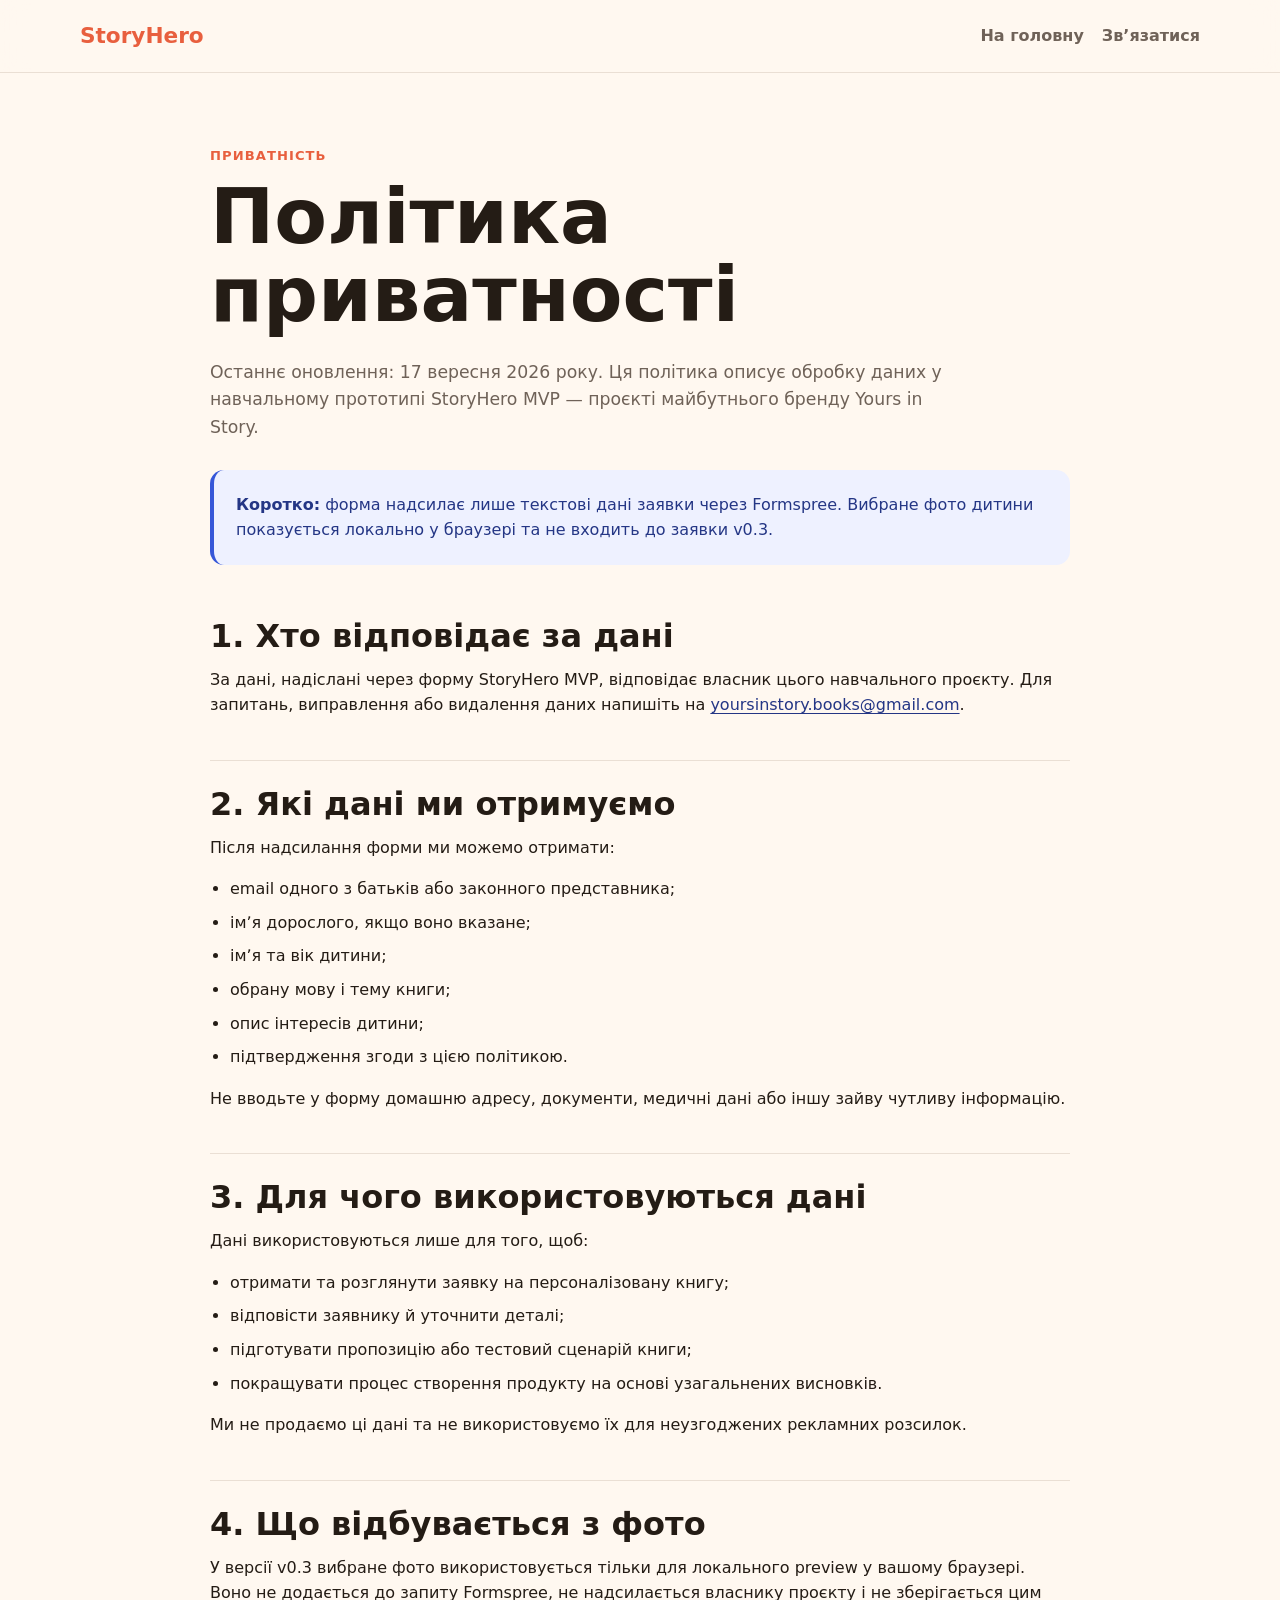
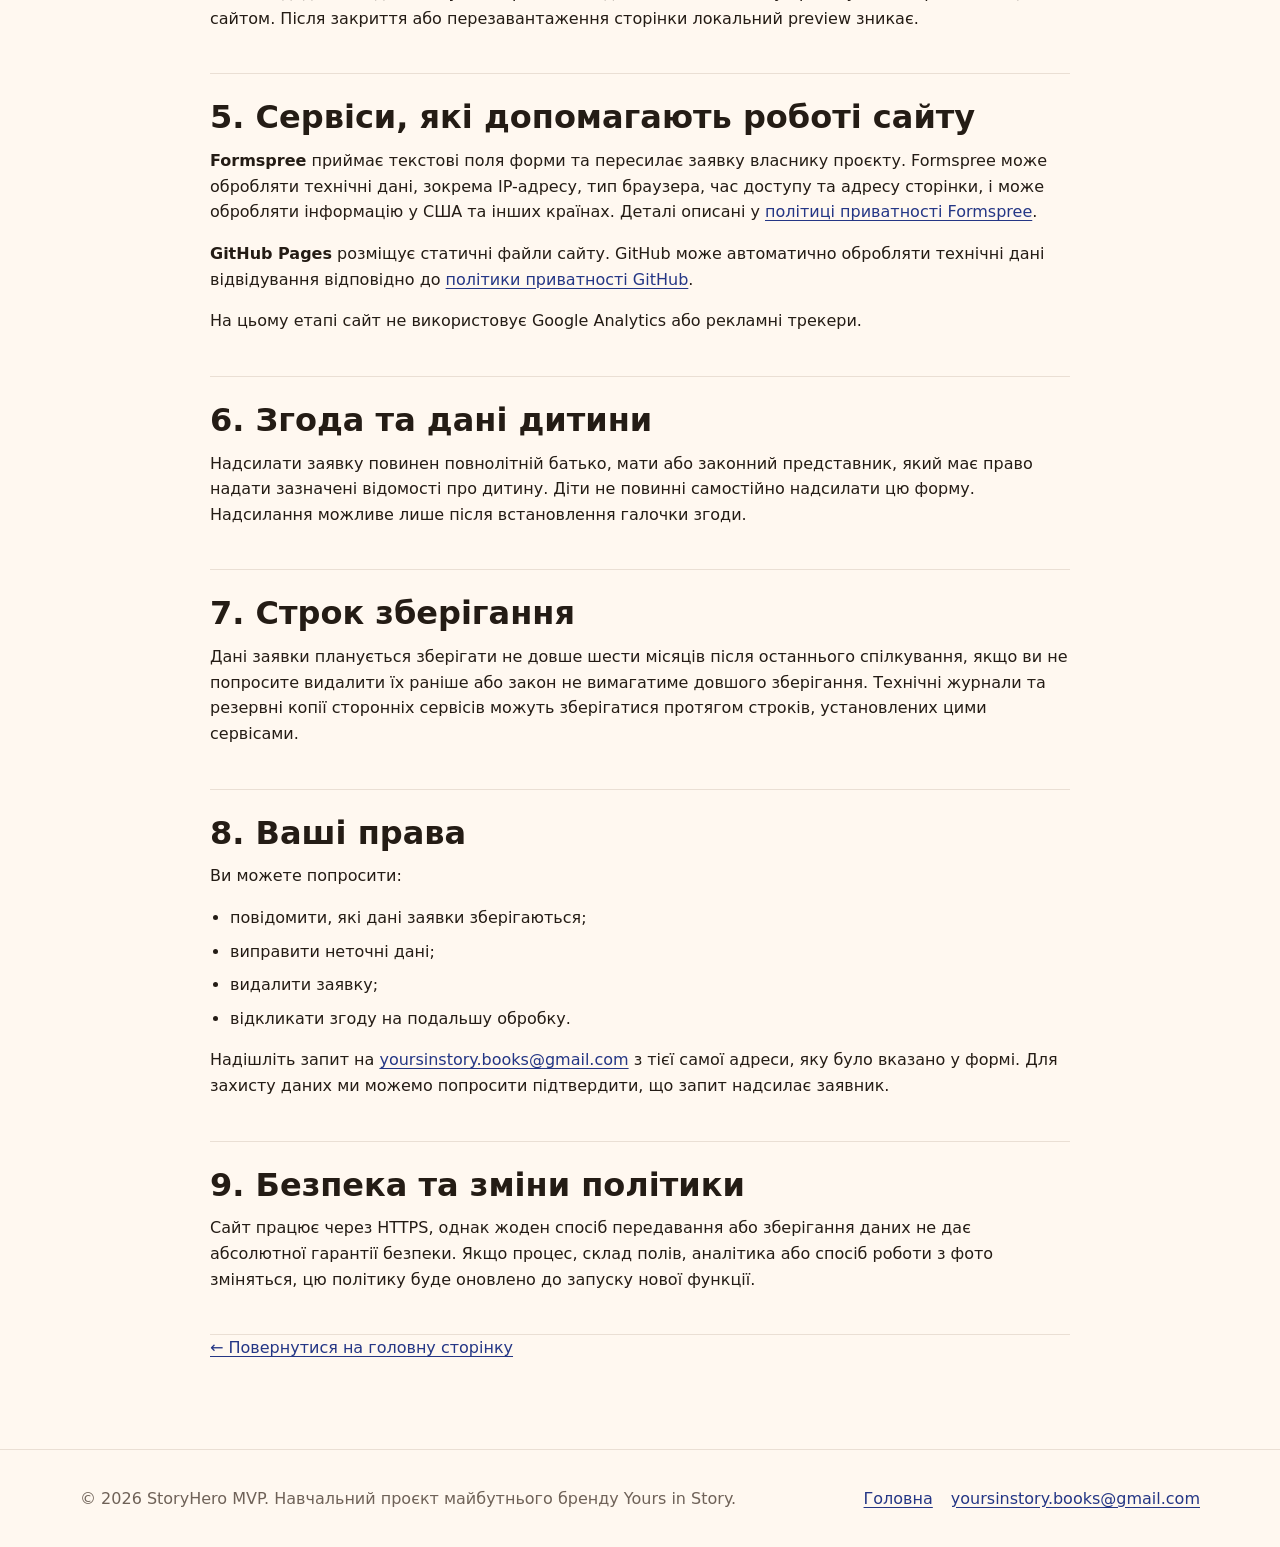
==== privacy.html @ 666344b5 "Publish privacy policy and record brand direction" ====
<!DOCTYPE html>
<html lang="uk">
<head>
  <meta charset="UTF-8" />
  <meta name="viewport" content="width=device-width, initial-scale=1.0" />
  <meta name="description" content="Політика приватності StoryHero MVP: які дані надсилаються, як використовується Formspree, що відбувається з фото та як попросити видалити дані." />
  <title>Політика приватності — StoryHero MVP</title>
  <link rel="stylesheet" href="css/style.css" />
</head>
<body>
  <header class="site-header">
    <nav class="nav container" aria-label="Навігація сторінки приватності">
      <a class="logo" href="./">StoryHero</a>
      <div class="nav-links">
        <a href="./">На головну</a>
        <a href="mailto:yoursinstory.books@gmail.com">Звʼязатися</a>
      </div>
    </nav>
  </header>

  <main class="legal-page">
    <div class="container legal-content">
      <p class="eyebrow">Приватність</p>
      <h1>Політика приватності</h1>
      <p class="legal-intro">
        Останнє оновлення: 17 вересня 2026 року. Ця політика описує обробку даних
        у навчальному прототипі StoryHero MVP — проєкті майбутнього бренду Yours in Story.
      </p>

      <div class="legal-summary">
        <strong>Коротко:</strong> форма надсилає лише текстові дані заявки через Formspree.
        Вибране фото дитини показується локально у браузері та не входить до заявки v0.3.
      </div>

      <section>
        <h2>1. Хто відповідає за дані</h2>
        <p>
          За дані, надіслані через форму StoryHero MVP, відповідає власник цього навчального
          проєкту. Для запитань, виправлення або видалення даних напишіть на
          <a href="mailto:yoursinstory.books@gmail.com">yoursinstory.books@gmail.com</a>.
        </p>
      </section>

      <section>
        <h2>2. Які дані ми отримуємо</h2>
        <p>Після надсилання форми ми можемо отримати:</p>
        <ul>
          <li>email одного з батьків або законного представника;</li>
          <li>імʼя дорослого, якщо воно вказане;</li>
          <li>імʼя та вік дитини;</li>
          <li>обрану мову і тему книги;</li>
          <li>опис інтересів дитини;</li>
          <li>підтвердження згоди з цією політикою.</li>
        </ul>
        <p>Не вводьте у форму домашню адресу, документи, медичні дані або іншу зайву чутливу інформацію.</p>
      </section>

      <section>
        <h2>3. Для чого використовуються дані</h2>
        <p>Дані використовуються лише для того, щоб:</p>
        <ul>
          <li>отримати та розглянути заявку на персоналізовану книгу;</li>
          <li>відповісти заявнику й уточнити деталі;</li>
          <li>підготувати пропозицію або тестовий сценарій книги;</li>
          <li>покращувати процес створення продукту на основі узагальнених висновків.</li>
        </ul>
        <p>Ми не продаємо ці дані та не використовуємо їх для неузгоджених рекламних розсилок.</p>
      </section>

      <section>
        <h2>4. Що відбувається з фото</h2>
        <p>
          У версії v0.3 вибране фото використовується тільки для локального preview у вашому
          браузері. Воно не додається до запиту Formspree, не надсилається власнику проєкту
          і не зберігається цим сайтом. Після закриття або перезавантаження сторінки локальний
          preview зникає.
        </p>
      </section>

      <section>
        <h2>5. Сервіси, які допомагають роботі сайту</h2>
        <p>
          <strong>Formspree</strong> приймає текстові поля форми та пересилає заявку власнику
          проєкту. Formspree може обробляти технічні дані, зокрема IP-адресу, тип браузера,
          час доступу та адресу сторінки, і може обробляти інформацію у США та інших країнах.
          Деталі описані у
          <a href="https://formspree.io/legal/privacy-policy/" target="_blank" rel="noopener">політиці приватності Formspree</a>.
        </p>
        <p>
          <strong>GitHub Pages</strong> розміщує статичні файли сайту. GitHub може автоматично
          обробляти технічні дані відвідування відповідно до
          <a href="https://docs.github.com/en/site-policy/privacy-policies/github-general-privacy-statement" target="_blank" rel="noopener">політики приватності GitHub</a>.
        </p>
        <p>На цьому етапі сайт не використовує Google Analytics або рекламні трекери.</p>
      </section>

      <section>
        <h2>6. Згода та дані дитини</h2>
        <p>
          Надсилати заявку повинен повнолітній батько, мати або законний представник, який має
          право надати зазначені відомості про дитину. Діти не повинні самостійно надсилати цю форму.
          Надсилання можливе лише після встановлення галочки згоди.
        </p>
      </section>

      <section>
        <h2>7. Строк зберігання</h2>
        <p>
          Дані заявки планується зберігати не довше шести місяців після останнього спілкування,
          якщо ви не попросите видалити їх раніше або закон не вимагатиме довшого зберігання.
          Технічні журнали та резервні копії сторонніх сервісів можуть зберігатися протягом
          строків, установлених цими сервісами.
        </p>
      </section>

      <section>
        <h2>8. Ваші права</h2>
        <p>Ви можете попросити:</p>
        <ul>
          <li>повідомити, які дані заявки зберігаються;</li>
          <li>виправити неточні дані;</li>
          <li>видалити заявку;</li>
          <li>відкликати згоду на подальшу обробку.</li>
        </ul>
        <p>
          Надішліть запит на
          <a href="mailto:yoursinstory.books@gmail.com">yoursinstory.books@gmail.com</a>
          з тієї самої адреси, яку було вказано у формі. Для захисту даних ми можемо попросити
          підтвердити, що запит надсилає заявник.
        </p>
      </section>

      <section>
        <h2>9. Безпека та зміни політики</h2>
        <p>
          Сайт працює через HTTPS, однак жоден спосіб передавання або зберігання даних не дає
          абсолютної гарантії безпеки. Якщо процес, склад полів, аналітика або спосіб роботи з
          фото зміняться, цю політику буде оновлено до запуску нової функції.
        </p>
      </section>

      <p><a href="./">← Повернутися на головну сторінку</a></p>
    </div>
  </main>

  <footer class="site-footer">
    <div class="container footer-content">
      <p>© 2026 StoryHero MVP. Навчальний проєкт майбутнього бренду Yours in Story.</p>
      <nav class="footer-links" aria-label="Контакти">
        <a href="./">Головна</a>
        <a href="mailto:yoursinstory.books@gmail.com">yoursinstory.books@gmail.com</a>
      </nav>
    </div>
  </footer>
</body>
</html>
---- css/style.css ----
:root {
  --bg: #fff8f0;
  --surface: #ffffff;
  --text: #241c15;
  --muted: #6f6258;
  --primary: #ff7a59;
  --primary-dark: #e85f3e;
  --secondary: #3657d8;
  --secondary-dark: #243685;
  --border: #eadfd4;
  --soft: #fff1e6;
  --shadow: 0 20px 50px rgba(62, 39, 35, 0.12);
}

* {
  box-sizing: border-box;
}

html {
  scroll-behavior: smooth;
}

body {
  margin: 0;
  font-family: Inter, system-ui, -apple-system, BlinkMacSystemFont, "Segoe UI", sans-serif;
  color: var(--text);
  background: var(--bg);
  line-height: 1.6;
}

a {
  color: inherit;
  text-decoration: none;
}

ul {
  padding-left: 20px;
}

.container {
  width: min(1120px, calc(100% - 32px));
  margin: 0 auto;
}

.site-header {
  position: sticky;
  top: 0;
  z-index: 10;
  background: rgba(255, 248, 240, 0.88);
  backdrop-filter: blur(14px);
  border-bottom: 1px solid var(--border);
}

.nav {
  min-height: 72px;
  display: flex;
  align-items: center;
  justify-content: space-between;
  gap: 24px;
}

.logo {
  font-size: 1.35rem;
  font-weight: 800;
  color: var(--primary-dark);
}

.nav-links {
  display: flex;
  gap: 18px;
  font-weight: 700;
  color: var(--muted);
  white-space: nowrap;
}

.nav-links a:hover {
  color: var(--primary-dark);
}

.hero {
  padding: 88px 0 72px;
}

.hero-grid,
.preview-grid {
  display: grid;
  grid-template-columns: 1.1fr 0.9fr;
  align-items: center;
  gap: 48px;
}

.eyebrow {
  margin: 0 0 12px;
  color: var(--primary-dark);
  font-weight: 800;
  text-transform: uppercase;
  letter-spacing: 0.08em;
  font-size: 0.82rem;
}

h1,
h2,
h3,
p {
  margin-top: 0;
}

h1 {
  font-size: clamp(2.35rem, 6vw, 4.8rem);
  line-height: 1.02;
  margin-bottom: 24px;
}

h2 {
  font-size: clamp(2rem, 4vw, 3.1rem);
  line-height: 1.12;
  margin-bottom: 18px;
}

h3 {
  font-size: 1.2rem;
  margin-bottom: 8px;
}

.hero-text,
.section-intro {
  max-width: 720px;
  color: var(--muted);
  font-size: 1.15rem;
}

.hero-actions {
  display: flex;
  flex-wrap: wrap;
  gap: 14px;
  margin-top: 32px;
}

.button {
  display: inline-flex;
  align-items: center;
  justify-content: center;
  min-height: 48px;
  padding: 0 22px;
  border-radius: 999px;
  border: 0;
  cursor: pointer;
  font-weight: 800;
  transition: transform 0.2s ease, box-shadow 0.2s ease, background 0.2s ease;
}

.button:hover {
  transform: translateY(-2px);
}

.button.primary {
  color: #fff;
  background: var(--primary);
  box-shadow: 0 14px 30px rgba(255, 122, 89, 0.28);
}

.button.primary:hover {
  background: var(--primary-dark);
}

.button.secondary {
  color: var(--text);
  background: #fff;
  border: 1px solid var(--border);
}

.trust-strip {
  display: flex;
  flex-wrap: wrap;
  gap: 10px;
  margin-top: 28px;
}

.trust-strip span {
  padding: 8px 12px;
  border-radius: 999px;
  color: var(--secondary-dark);
  background: #eef1ff;
  font-weight: 800;
  font-size: 0.9rem;
}

.book-card {
  min-height: 440px;
  padding: 18px;
  border-radius: 28px;
  background: linear-gradient(145deg, #fff, #ffe9d8);
  box-shadow: var(--shadow);
}

.book-cover {
  height: 100%;
  min-height: 404px;
  display: flex;
  flex-direction: column;
  justify-content: flex-end;
  padding: 28px;
  color: #fff;
  border-radius: 22px;
  background:
    radial-gradient(circle at 20% 20%, rgba(255,255,255,0.35), transparent 22%),
    radial-gradient(circle at 80% 30%, rgba(255,255,255,0.18), transparent 16%),
    linear-gradient(160deg, #3657d8, #7c3fb1 52%, #ff7a59);
}

.book-cover h2 {
  max-width: 380px;
  font-size: 2.4rem;
}

.book-cover p {
  margin-bottom: 0;
  opacity: 0.9;
}

.book-badge {
  align-self: flex-start;
  margin-bottom: auto;
  padding: 8px 12px;
  border-radius: 999px;
  color: #2c1b10;
  background: #fff;
  font-weight: 800;
}

.section {
  padding: 72px 0;
}

.steps-grid,
.product-grid,
.pricing-grid,
.trust-grid {
  display: grid;
  gap: 20px;
  margin-top: 28px;
}

.steps-grid,
.product-grid,
.pricing-grid {
  grid-template-columns: repeat(3, 1fr);
}

.trust-grid {
  grid-template-columns: repeat(2, 1fr);
}

.step-card,
.book-form,
.result-card,
.features-list,
.info-card,
.price-card,
.faq-list details {
  background: var(--surface);
  border: 1px solid var(--border);
  border-radius: 22px;
  box-shadow: var(--shadow);
}

.step-card,
.info-card,
.price-card {
  padding: 26px;
}

.step-card span {
  display: inline-flex;
  width: 42px;
  height: 42px;
  align-items: center;
  justify-content: center;
  margin-bottom: 20px;
  color: #fff;
  background: var(--secondary);
  border-radius: 50%;
  font-weight: 900;
}

.step-card p,
.preview-grid p,
.info-card p,
.price-card p,
.faq-list p {
  color: var(--muted);
}

.preview-section,
.pricing-section,
.faq-section {
  background: var(--soft);
}

.features-list {
  display: grid;
  gap: 14px;
  padding: 28px;
  font-weight: 700;
}

.price-card {
  display: flex;
  flex-direction: column;
}

.price-card.featured {
  border-color: rgba(255, 122, 89, 0.55);
  transform: translateY(-8px);
}

.price-label {
  margin-bottom: 8px;
  color: var(--primary-dark);
  font-weight: 900;
  text-transform: uppercase;
  letter-spacing: 0.08em;
  font-size: 0.78rem;
}

.price-card h3 {
  margin-bottom: 10px;
  font-size: 2.2rem;
}

.price-card ul {
  margin-bottom: 0;
  color: var(--muted);
}

.book-form {
  padding: 28px;
  margin-top: 28px;
}

.form-grid {
  display: grid;
  grid-template-columns: repeat(2, 1fr);
  gap: 18px;
}

label {
  display: grid;
  gap: 8px;
  margin-bottom: 18px;
  font-weight: 800;
}

input,
select,
textarea {
  width: 100%;
  padding: 14px 16px;
  border: 1px solid var(--border);
  border-radius: 14px;
  color: var(--text);
  background: #fffdf9;
  font: inherit;
}

input:focus,
select:focus,
textarea:focus {
  outline: 3px solid rgba(255, 122, 89, 0.18);
  border-color: var(--primary);
}

.checkbox-label {
  display: flex;
  align-items: flex-start;
  gap: 10px;
  font-weight: 600;
  color: var(--muted);
}

.checkbox-label input {
  width: auto;
  margin-top: 6px;
}

.photo-preview {
  min-height: 170px;
  display: grid;
  place-items: center;
  margin-bottom: 18px;
  border: 2px dashed var(--border);
  border-radius: 18px;
  color: var(--muted);
  overflow: hidden;
  background: #fffdf9;
}

.photo-preview img {
  width: 100%;
  max-height: 320px;
  object-fit: cover;
}

.result-card {
  padding: 24px;
  margin-top: 22px;
}

.result-card h3 {
  margin-bottom: 10px;
}

.result-note {
  padding: 14px 16px;
  border-radius: 14px;
  background: #eef1ff;
  color: var(--secondary-dark);
  font-weight: 700;
}

.faq-list {
  display: grid;
  gap: 14px;
  margin-top: 28px;
}

.faq-list details {
  padding: 20px 22px;
}

.faq-list summary {
  cursor: pointer;
  font-weight: 900;
}

.faq-list p {
  margin: 14px 0 0;
}

.site-footer {
  padding: 36px 0;
  color: var(--muted);
  border-top: 1px solid var(--border);
}

.site-footer p {
  margin: 0;
}

@media (max-width: 940px) {
  .nav {
    align-items: flex-start;
    flex-direction: column;
    padding: 16px 0;
  }

  .nav-links {
    width: 100%;
    overflow-x: auto;
    padding-bottom: 6px;
  }

  .hero {
    padding-top: 56px;
  }

  .hero-grid,
  .preview-grid,
  .steps-grid,
  .product-grid,
  .pricing-grid,
  .trust-grid,
  .form-grid {
    grid-template-columns: 1fr;
  }

  .price-card.featured {
    transform: none;
  }

  .book-card {
    min-height: 340px;
  }

  .book-cover {
    min-height: 310px;
  }
}

@media (max-width: 520px) {
  .container {
    width: min(100% - 24px, 1120px);
  }

  .section {
    padding: 56px 0;
  }

  h1 {
    font-size: 2.35rem;
  }

  .button {
    width: 100%;
  }

  .hero-actions {
    width: 100%;
  }
}

.optional-label {
  color: var(--muted);
  font-weight: 600;
}

.field-help {
  margin: -10px 0 16px;
  color: var(--muted);
  font-size: 0.92rem;
}

.privacy-note {
  margin: 0 0 18px;
  padding: 16px;
  border-left: 4px solid var(--secondary);
  border-radius: 8px;
  color: var(--secondary-dark);
  background: #eef1ff;
}

.form-actions {
  display: flex;
  align-items: center;
  gap: 16px;
  flex-wrap: wrap;
}

.form-status {
  flex: 1 1 280px;
  margin: 0;
  font-weight: 700;
}

.form-status[data-state="success"] {
  color: #176b3a;
}

.form-status[data-state="warning"] {
  color: #8a4b08;
}

.form-status[data-state="error"] {
  color: #a52a2a;
}

.button:disabled {
  cursor: wait;
  opacity: 0.7;
  transform: none;
}

.photo-preview.is-error {
  padding: 20px;
  color: #a52a2a;
  border-color: #d98b8b;
  text-align: center;
}


.inline-link,
.footer-links a,
.legal-content a {
  color: var(--secondary-dark);
  text-decoration: underline;
  text-underline-offset: 3px;
}

.inline-link:hover,
.footer-links a:hover,
.legal-content a:hover {
  color: var(--primary-dark);
}

.footer-content {
  display: flex;
  align-items: center;
  justify-content: space-between;
  gap: 20px;
  flex-wrap: wrap;
}

.footer-links {
  display: flex;
  gap: 18px;
  flex-wrap: wrap;
}

.legal-page {
  padding: 72px 0;
}

.legal-intro {
  max-width: 760px;
  color: var(--muted);
  font-size: 1.08rem;
}

.legal-summary {
  margin: 28px 0;
  padding: 22px;
  border-left: 4px solid var(--secondary);
  border-radius: 14px;
  color: var(--secondary-dark);
  background: #eef1ff;
}

.legal-content {
  max-width: 860px;
}

.legal-content section {
  padding: 26px 0;
  border-bottom: 1px solid var(--border);
}

.legal-content h2 {
  font-size: clamp(1.45rem, 3vw, 2rem);
  margin-bottom: 12px;
}

.legal-content li + li {
  margin-top: 8px;
}

@media (max-width: 520px) {
  .legal-page {
    padding: 48px 0;
  }

  .footer-content {
    align-items: flex-start;
    flex-direction: column;
  }

  .footer-links {
    flex-direction: column;
    gap: 10px;
  }
}
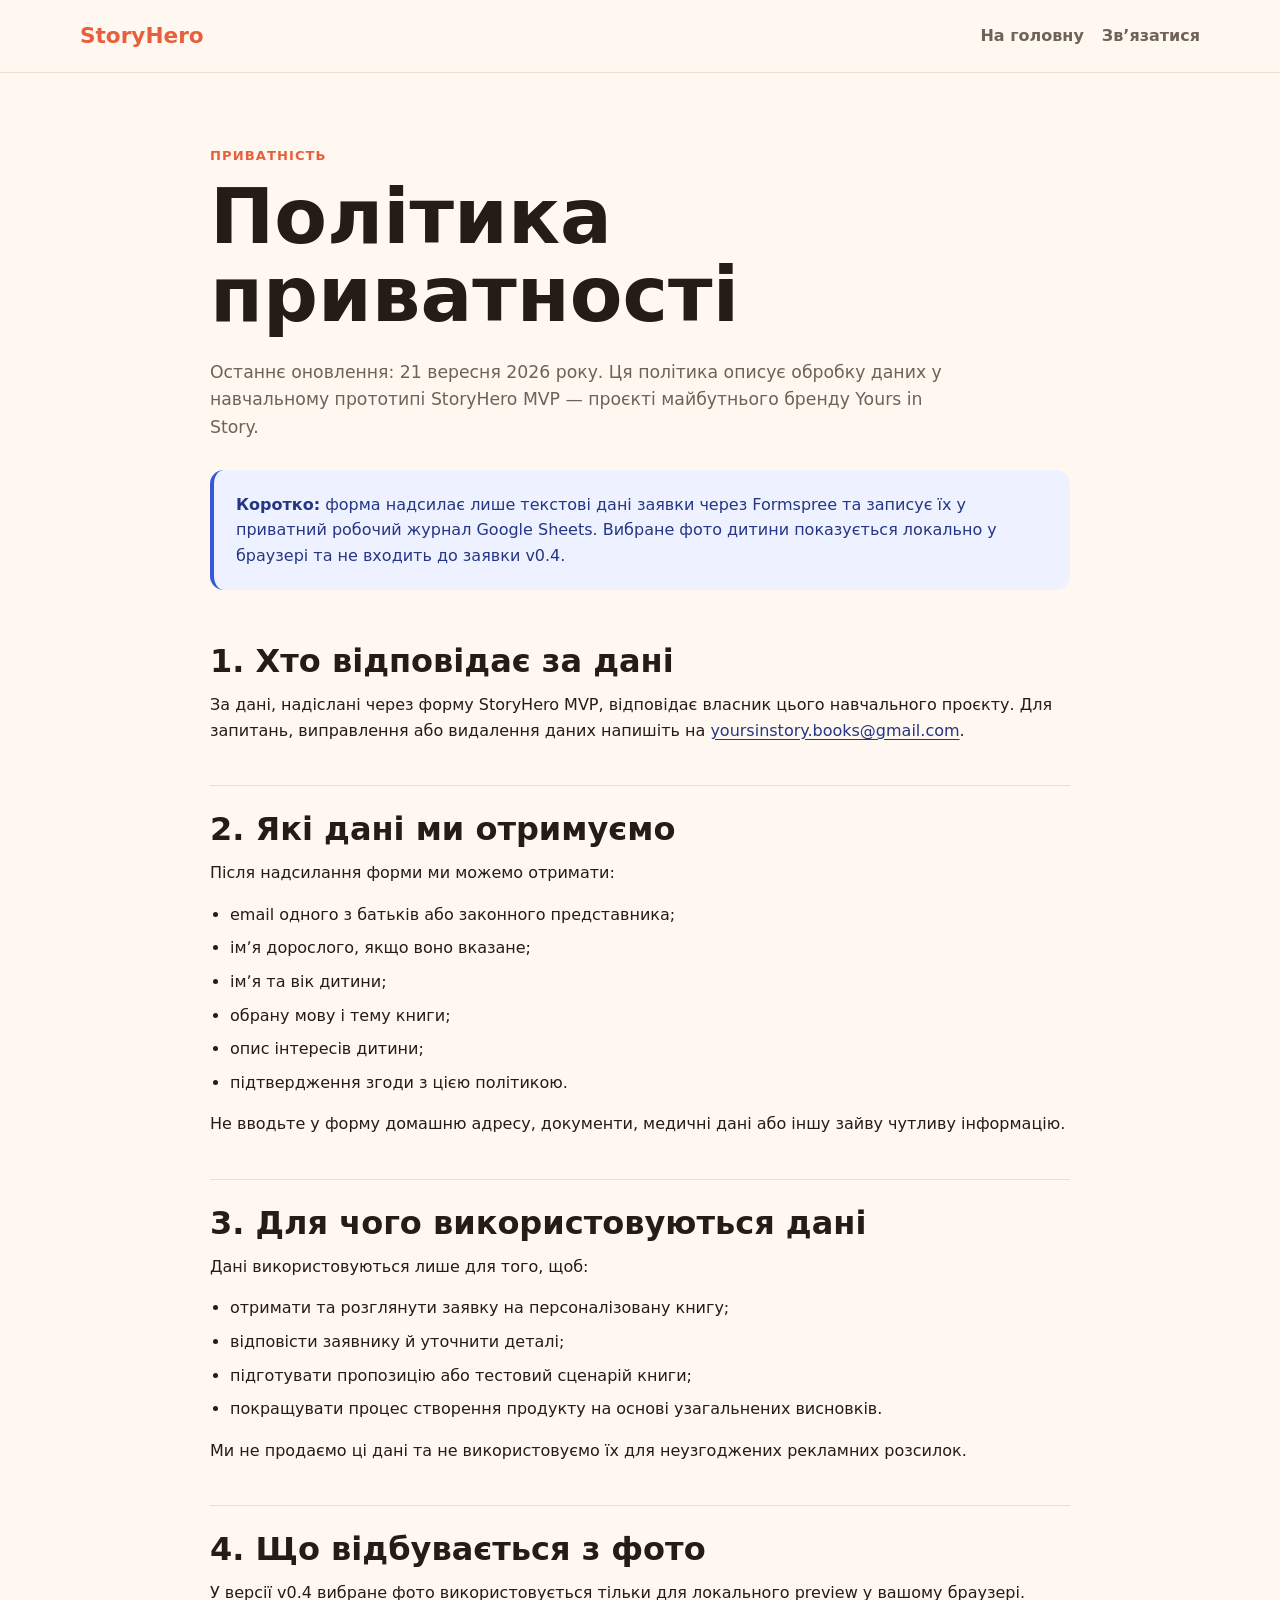
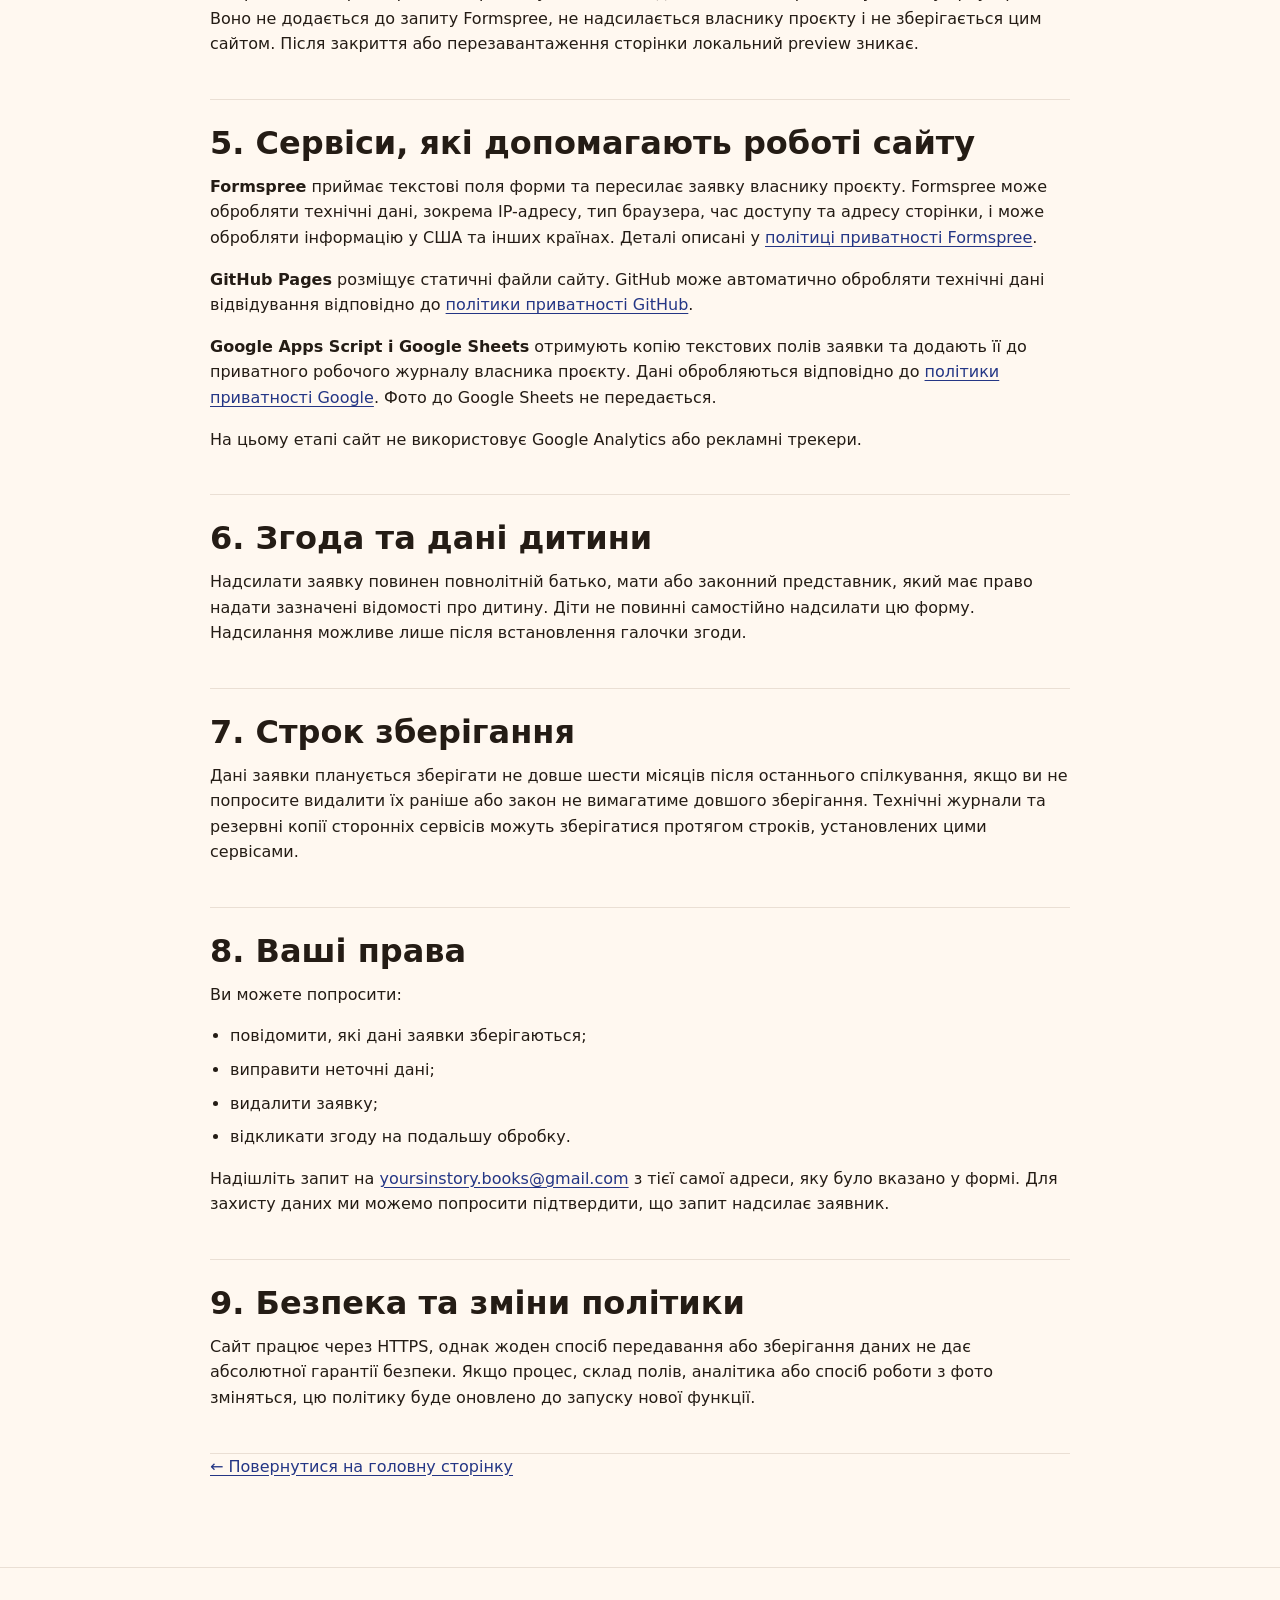
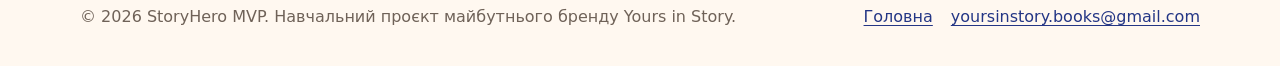
==== commit 1e0e1fe1: "Connect v0.4 request tracking" ====
--- a/privacy.html
+++ b/privacy.html
@@ -3,7 +3,7 @@
 <head>
   <meta charset="UTF-8" />
   <meta name="viewport" content="width=device-width, initial-scale=1.0" />
-  <meta name="description" content="Політика приватності StoryHero MVP: які дані надсилаються, як використовується Formspree, що відбувається з фото та як попросити видалити дані." />
+  <meta name="description" content="Політика приватності StoryHero MVP: які дані надсилаються, як використовуються Formspree і Google Sheets, що відбувається з фото та як попросити видалити дані." />
   <title>Політика приватності — StoryHero MVP</title>
   <link rel="stylesheet" href="css/style.css" />
 </head>
@@ -23,13 +23,14 @@
       <p class="eyebrow">Приватність</p>
       <h1>Політика приватності</h1>
       <p class="legal-intro">
-        Останнє оновлення: 17 вересня 2026 року. Ця політика описує обробку даних
+        Останнє оновлення: 21 вересня 2026 року. Ця політика описує обробку даних
         у навчальному прототипі StoryHero MVP — проєкті майбутнього бренду Yours in Story.
       </p>
 
       <div class="legal-summary">
-        <strong>Коротко:</strong> форма надсилає лише текстові дані заявки через Formspree.
-        Вибране фото дитини показується локально у браузері та не входить до заявки v0.3.
+        <strong>Коротко:</strong> форма надсилає лише текстові дані заявки через Formspree та
+        записує їх у приватний робочий журнал Google Sheets. Вибране фото дитини показується
+        локально у браузері та не входить до заявки v0.4.
       </div>
 
       <section>
@@ -70,7 +71,7 @@
       <section>
         <h2>4. Що відбувається з фото</h2>
         <p>
-          У версії v0.3 вибране фото використовується тільки для локального preview у вашому
+          У версії v0.4 вибране фото використовується тільки для локального preview у вашому
           браузері. Воно не додається до запиту Formspree, не надсилається власнику проєкту
           і не зберігається цим сайтом. Після закриття або перезавантаження сторінки локальний
           preview зникає.
@@ -90,6 +91,13 @@
           <strong>GitHub Pages</strong> розміщує статичні файли сайту. GitHub може автоматично
           обробляти технічні дані відвідування відповідно до
           <a href="https://docs.github.com/en/site-policy/privacy-policies/github-general-privacy-statement" target="_blank" rel="noopener">політики приватності GitHub</a>.
+        </p>
+        <p>
+          <strong>Google Apps Script і Google Sheets</strong> отримують копію текстових полів
+          заявки та додають її до приватного робочого журналу власника проєкту. Дані
+          обробляються відповідно до
+          <a href="https://policies.google.com/privacy" target="_blank" rel="noopener">політики приватності Google</a>.
+          Фото до Google Sheets не передається.
         </p>
         <p>На цьому етапі сайт не використовує Google Analytics або рекламні трекери.</p>
       </section>
--- a/css/style.css
+++ b/css/style.css
@@ -648,3 +648,12 @@
     gap: 10px;
   }
 }
+
+
+.honeypot {
+  position: absolute;
+  left: -10000px;
+  width: 1px;
+  height: 1px;
+  overflow: hidden;
+}
